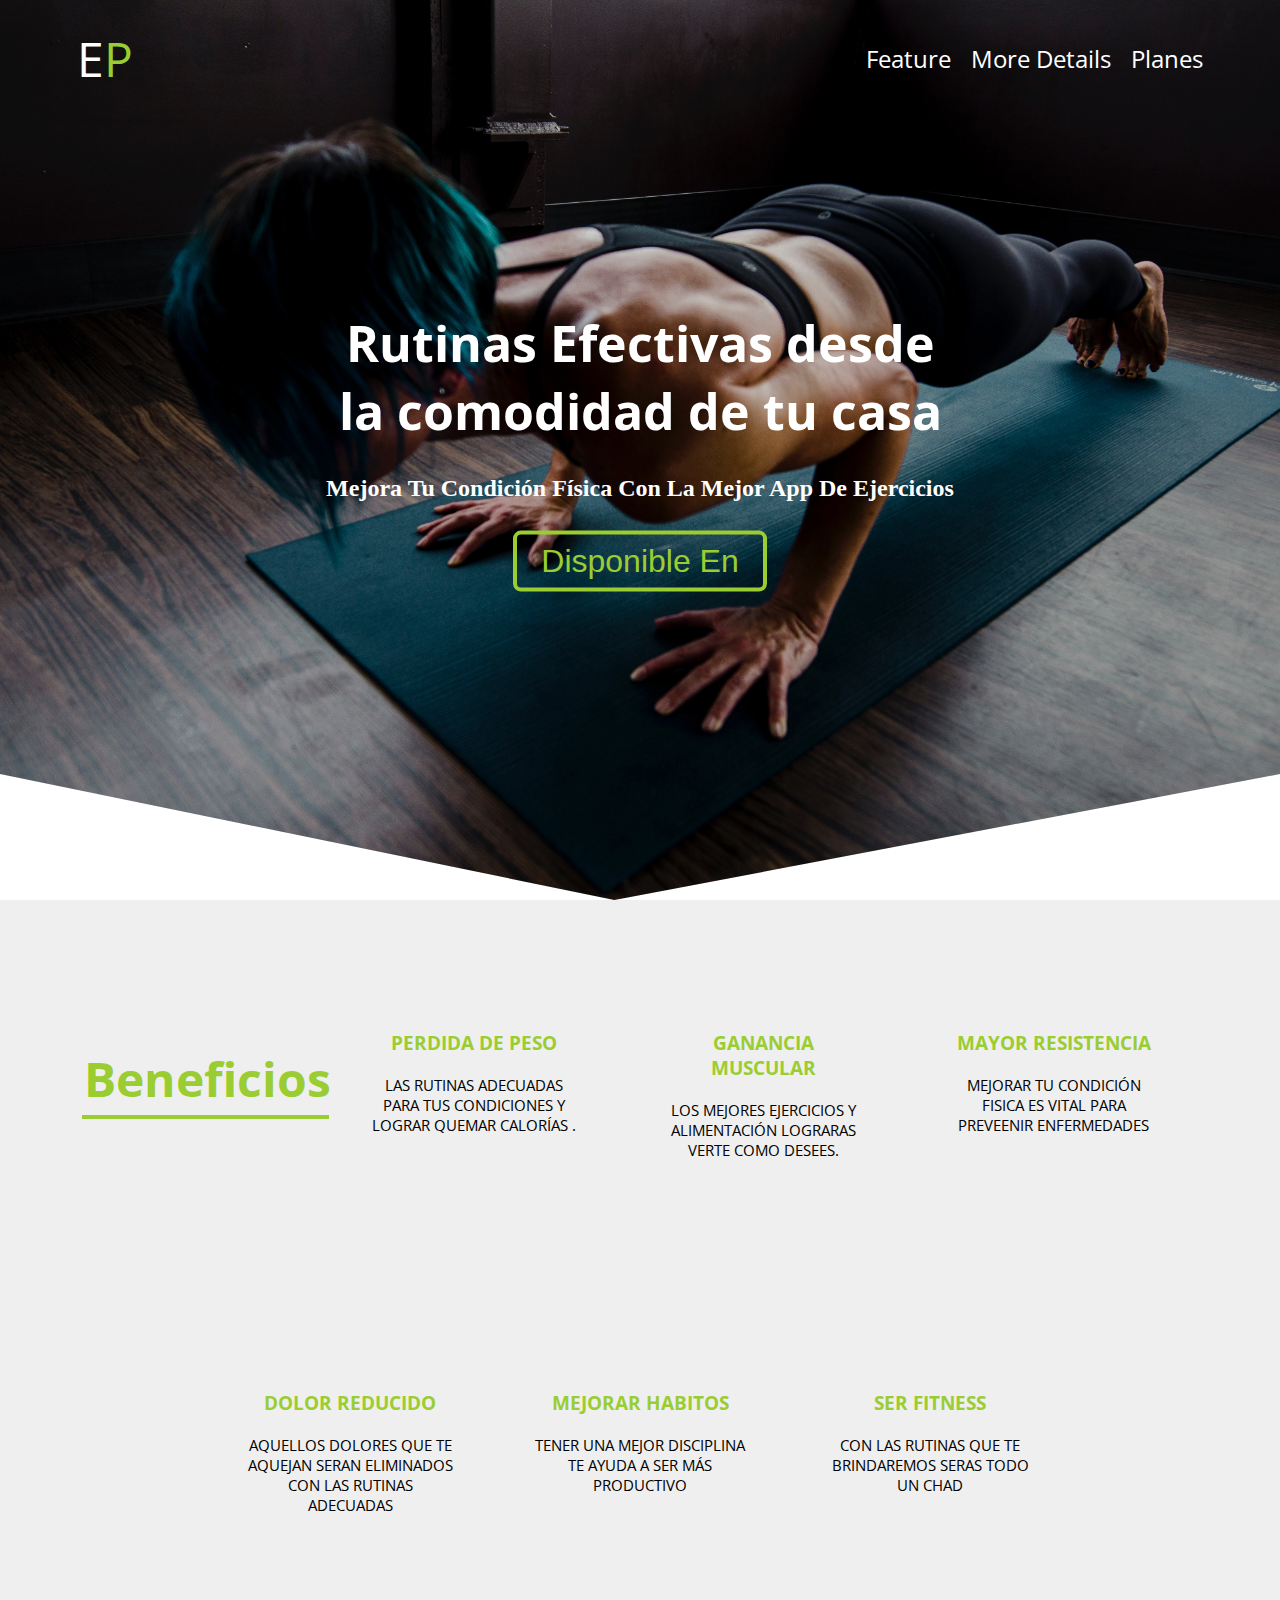
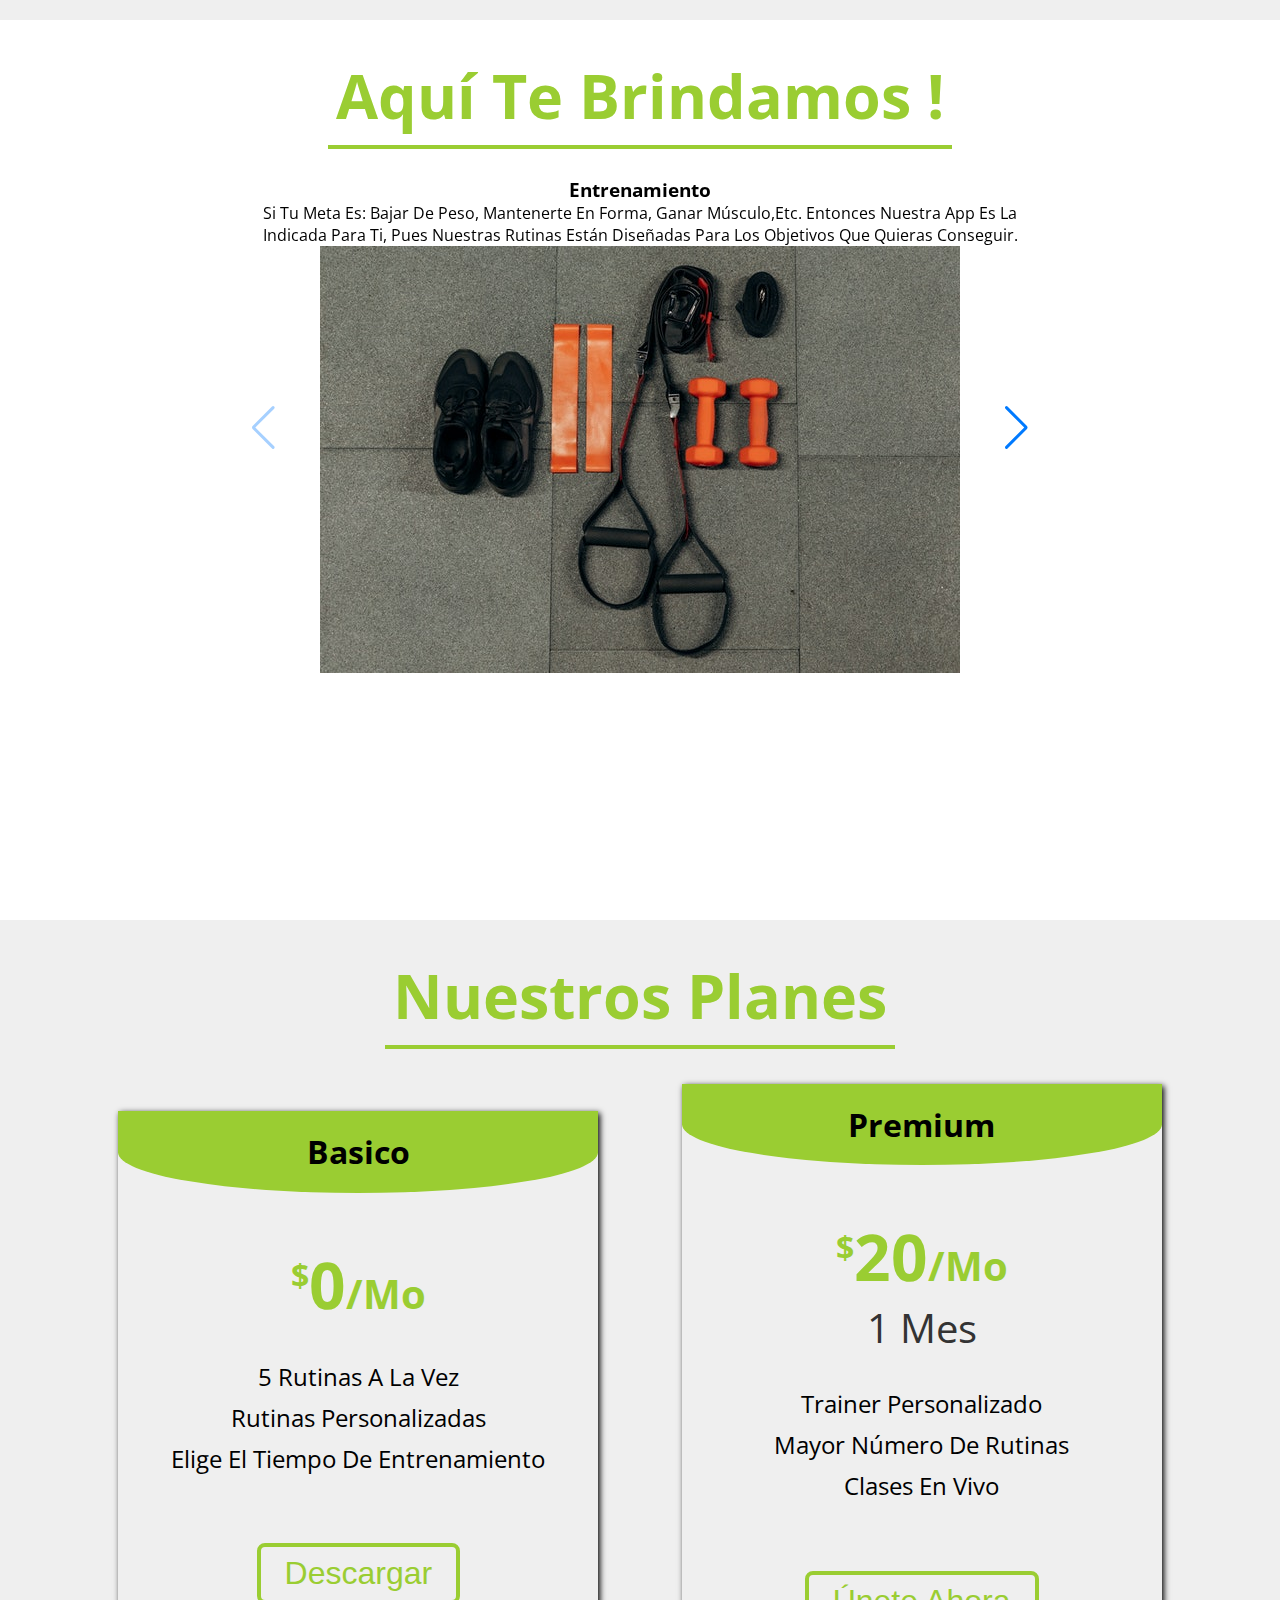
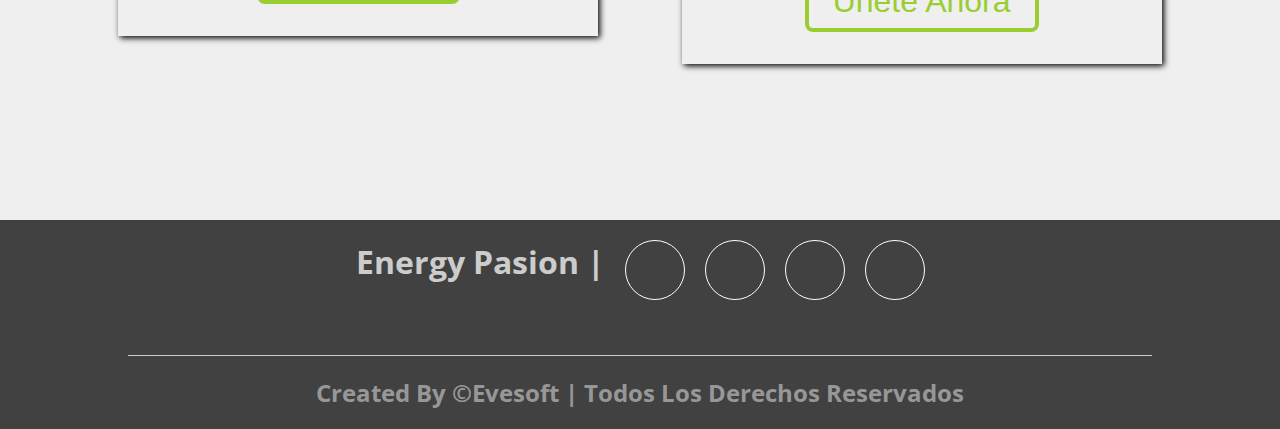
==== INDEX.html @ 28a90c05 "Upload" ====
<!doctype html>
<html lang="en">
<head>
    <meta charset="UTF-8">
    <meta name="viewport"
          content="width=device-width, user-scalable=no, initial-scale=1.0, maximum-scale=1.0, minimum-scale=1.0">
    <meta http-equiv="X-UA-Compatible" content="ie=edge">
    <!-- Link Swiper's CSS -->
    <link rel="stylesheet" href="https://unpkg.com/swiper/swiper-bundle.min.css"/>
    <!-- Google Fonts -->
    <link rel="preconnect" href="https://fonts.googleapis.com">
    <link rel="preconnect" href="https://fonts.gstatic.com" crossorigin>
    <link href="https://fonts.googleapis.com/css2?family=Open+Sans:ital,wght@0,300;0,400;0,500;0,600;0,700;0,800;1,300;1,400;1,500;1,600;1,700;1,800&family=Raleway:ital,wght@1,100&display=swap" rel="stylesheet">
    <!-- Awesone Fonts -->
    <link rel="stylesheet" href="https://pro.fontawesome.com/releases/v5.10.0/css/all.css" integrity="sha384-AYmEC3Yw5cVb3ZcuHtOA93w35dYTsvhLPVnYs9eStHfGJvOvKxVfELGroGkvsg+p" crossorigin="anonymous"/>

    <title>Energy Passion (PE)</title>
    <link rel="stylesheet" href="./css/style.css">

</head>

<body>

<header>
    <nav>
        <div class="logo">E<span>P</span></div>
        <div class="open"><img src="./images/menu.png" alt="menu"></div>
        <ul class="links">
            <li><a href="#1">Feature</a></li>
            <li><a href="#2">More Details</a></li>
            <li><a href="#4">Planes</a></li>
            <div class="close"><img src="./images/close.png" alt="cerrar"></div>
        </ul>
    </nav>
    <div class="content">
        <h1>Rutinas Efectivas desde la comodidad de tu casa</h1>
        <h2>Mejora tu condición física con la mejor app de ejercicios</h2>
        <a href="#2"><button class="btn">Disponible en <i class="fab fa-google-play"></i></button></a>
    </div>
</header>

<main >

    <section class="about" id="1">
        <div><h1>Beneficios</h1></div>

        <div class="card">

            <div class="description">
                <h3>PERDIDA DE PESO</h3>
                <p>LAS RUTINAS ADECUADAS PARA TUS CONDICIONES Y LOGRAR QUEMAR CALORÍAS .</p>
            </div>


        </div>

        <div class="card">

            <div class="description">
                <h3>GANANCIA MUSCULAR</h3>
                <p>LOS MEJORES EJERCICIOS Y ALIMENTACIÓN LOGRARAS VERTE COMO DESEES.</p>
            </div>


        </div>

        <div class="card">

            <div class="description">
                <h3>MAYOR RESISTENCIA</h3>
                <p> MEJORAR TU CONDICIÓN FISICA ES VITAL PARA PREVEENIR ENFERMEDADES</p>
            </div>

        </div>

        <div class="card">

            <div class="description">
                <h3>DOLOR REDUCIDO</h3>
                <p>AQUELLOS DOLORES QUE TE AQUEJAN SERAN ELIMINADOS CON LAS RUTINAS ADECUADAS</p>
            </div>

        </div>

        <div class="card">

            <div class="description">
                <h3>MEJORAR HABITOS</h3>
                <p>tENER UNA MEJOR DISCIPLINA TE AYUDA A SER MÁS PRODUCTIVO</p>
            </div>

        </div>

        <div class="card">

            <div class="description">
                <h3> SER FITNESS</h3>
                <p>CON LAS RUTINAS QUE TE BRINDAREMOS SERAS TODO UN CHAD</p>
            </div>

        </div>

    </section>

    <section class="servicio" id="2">
        <h1>Aquí te brindamos !</h1>
        <div class="swiper mySwiper">
            <div class="swiper-wrapper">
                <div class="swiper-slide">
                    <div class="info">
                        <h3>Entrenamiento</h3>
                        <p>Si tu meta es:
                            bajar de peso,
                            mantenerte en forma,
                            ganar músculo,etc.
                            Entonces nuestra app es la indicada para ti, pues nuestras rutinas están diseñadas para los objetivos que quieras conseguir.</p>
                    </div>
                    <img src="./images/1.jpg" alt="">
                    <br>
                </div>
                <div class="swiper-slide">

                    <div class="info">
                        <h3>Plan de Nutricion</h3>
                        <p>Te brindamos la opción de crear tu plan de nutrición con la ayuda de nuestros entrenadores</p>
                    </div>
                    <img src="./images/2.jpg" alt="">
                    <br>
                </div>
                <div class="swiper-slide">
                    <div class="info">
                        <h3>Trainers</h3>
                        <p>Eres trainer? Obtén ingresos adicionales en tus horas libre con Energy Passion
                            Crea tus propias rutinas de ejercicios y convierte en el mejor trainer.</p>
                    </div>
                    <img src="./images/3.jpg" alt="">
                    <br>
                </div>

            </div>
            <div class="swiper-button-next"></div>
            <div class="swiper-button-prev"></div>
        </div>


    </section>


    <section class="pricing_table" id="4">
        <h1>Nuestros Planes</h1>
        <div class="pricing_card">
            <div class="pricing_box">
                <h2>Basico</h2>
                <h3><sup>$</sup>0<span>/mo</span></h3>
                <ul>
                    <li><i class="fab fa-check"></i>5 rutinas a la vez</li>
                    <li><i class="fab fa-check"></i>Rutinas Personalizadas</li>
                    <li><i class="fab fa-check"></i>Elige el tiempo de entrenamiento</li>
                </ul>
                <button class="btn">Descargar</button>
            </div>

            <div class="pricing_box">
                <h2>Premium</h2>
                <h3><sup>$</sup>20<span>/mo</span></h3>
                <p>1 mes</p>
                <ul>
                    <li><i class="fab fa-check"></i>Trainer Personalizado</li>
                    <li><i class="fab fa-check"></i>Mayor número de rutinas</li>
                    <li><i class="fab fa-check"></i>Clases en vivo</li>
                </ul>
                <button class="btn">Únete Ahora</button>
            </div>

        </div>
    </section>

</main>

<footer>
    <div class="contenedor-footer">
        <div><h1>Energy Pasion | </h1></div>
        <div class="content-foo">
            <a href="" target="_blank">
                <i class="fab fa-facebook"></i>
            </a>
        </div>
        <div class="content-foo">
            <a href="" target="_blank">
                <i class="fab fa-twitter"></i>
            </a>
        </div>
        <div class="content-foo">
            <a href="" target="_blank">
                <i class="fab fa-instagram"></i>
            </a>
        </div>
        <div class="content-foo">
            <a href="" target="_blank">
                <i class="fab fa-google-play"></i>
            </a>
        </div>
    </div>

    <h2 class="titulo-final">Created by &copy;Evesoft | Todos los derechos reservados</h2>
</footer>

<!-- Javascript -->
<!-- Swiper JS -->
<script src="https://unpkg.com/swiper/swiper-bundle.min.js"></script>

<script>
    var mainMenu = document.querySelector('.links');
    var openMenu = document.querySelector('.open')
    var closeMenu = document.querySelector('.close')

    function show(){
        mainMenu.style.display = 'flex'
        mainMenu.style.right = '0'
    }
    function close(){
        mainMenu.style.right = '-60%'
    }

    openMenu.addEventListener('click', show)
    closeMenu.addEventListener('click', close)

    <!-- Initialize Swiper -->
    var swiper = new Swiper(".mySwiper", {
        navigation: {
            nextEl: ".swiper-button-next",
            prevEl: ".swiper-button-prev",
        },
    });
</script>

</body>

</html>
---- css/style.css ----
*{
    box-sizing: border-box;
    margin: 0;
    padding: 0;
    list-style-type: none;
    text-decoration: none;
    text-transform: capitalize;
    transition: all 0.3s linear;
    outline: none;
}
*::selection{
    background-color: yellowgreen;
    color: #fff;
}
:root{
    scroll-behavior: smooth;
}
body {
    font-family: 'Open Sans', sans-serif;
}

/* Header */
header{
    width: 100%;
    height: 100vh;
    background-image: linear-gradient(rgba(0,0,0,0.1),rgba(0,0,0,0.1)),
    url(../images/background.jpg);
    background-position: center;
    background-size: cover;
    clip-path: polygon(100% 0, 100% 86%, 48% 100%, 0 86%, 0 0);
}
nav{
    padding: 2% 6%;
    display: flex;
    justify-content: space-between;
    align-items: center;
    color: #fff;
}
nav .logo{
    font-size: 3rem;
    cursor: pointer;
}
nav .logo span{
    color: yellowgreen;
}
nav .links{
    padding-left: 0;
}
nav .links li{
    display: inline-block;
    margin-left: 1rem;
    font-size: 1.5rem;
}
nav .links li a{
    color: #fff;
}
.links .active{
    color: yellowgreen;
}
nav .links li a:hover{
    color: yellowgreen;
}
header .content{
    position: absolute;
    top: 50%;
    left: 50%;
    transform: translate(-50%, -50%);
    text-align: center;
}
header .content h1{
    font-size: 50px;
    text-transform: none;
    color: white;
}
header .content h2{
    margin-top: 30px ;
    font-family: "Times New Roman";
    color: white;
}
.btn{
    padding: 0.5rem 1.5rem;
    background-color: transparent;
    border: 0.3rem solid yellowgreen;
    color: yellowgreen;
    margin-top: 1.8rem;
    cursor:pointer;
    border-radius: 0.5rem;
    font-size: 2rem;
}
.btn:hover{
    background-color: yellowgreen;
    color: #fff;
}
nav .open,.close{
    font-size: 1.8rem;
    cursor: pointer;
    color: yellowgreen;
    display: none;
}
nav .open img{
    width: 30px;
    height: 30px;
}
nav .links .close img{
    width: 30px;
    height: 30px;
}
/* MAIN */
main .about{
    display: flex;
    align-items: center;
    justify-content: center;
    min-height: 80vh;
    background: #efefef;
    flex-wrap: wrap;
}

main .about div h1{
    font-size: 3rem;
    padding: 2% 1%;
    color: yellowgreen;
    border-bottom: .3rem solid yellowgreen;
}
.card{
    position: relative;
    width: 250px;
    height: 180px;
    background: transparent;
    border-radius: 5px;
    overflow: hidden;
    transition: .5s;
    margin: 15px 20px;
}
.card:hover{
    box-shadow: 0 5px 15px rgb(154, 205, 50);
    transform: translateY(-15px);
}
.card .head{
    height: 90px;
    width: 100%;
    position: relative;
}

.card .description{
    height: 100px;
    padding: 40px 20px 20px 20px;
    text-align: center;
}
.card .description h3{
    color: yellowgreen;
}
.card .description h5{
    color: black;
}
.card .description p{
    margin-top: 20px;
    font-size: 15px;
}
/* Servicio */
.servicio{
    min-height: 100vh;
    text-align: center;
    padding: 2% 6%;
}
.servicio h1{
    font-size: 3.8rem;
    padding: 0.5rem;
    display: inline-block;
    color: yellowgreen;
    border-bottom: .3rem solid yellowgreen;
    margin-bottom: 1.8rem;
}
.servicio .container{
    position: relative;
    display: flex;
    justify-content: center;
    align-items: center;
    text-align: center;
    flex-wrap: wrap;
}
.servicio .container .box{
    width: 31rem;
    height: 31rem;
    margin: .5rem;
    position:relative;
    overflow: hidden;
}
.servicio .container .box img{
    width: 100%;
    height: 100%;
    object-fit: cover;
}
.servicio .container .box .info{
    position: absolute;
    top: 50%;
    left: 50%;
    transform: translate(-50%, -50%) scale(0);
    transform-origin: bottom;
    width: 100%;
    height: 100%;
    background-color: rgba(0, 0, 0, 0.7);
    display: flex;
    justify-content: center;
    align-items: center;
    flex-direction: column;
}
.swiper{
    width: 800px;
    align-items: center;
}
/* Plan */
.pricing_table{
    min-height: 100vh;
    padding: 2% 6%;
    text-align: center;
    background-color: #efefef;
}
.pricing_table h1{
    font-size: 3.8rem;
    padding: 0.5rem;
    display: inline-block;
    color: yellowgreen;
    border-bottom: .3rem solid yellowgreen;
    margin-bottom: 2.2rem;
}
.pricing_table .pricing_card{
    display: flex;
    justify-content: space-around;
    align-items: center;
    flex-wrap: wrap;
    text-align: center;
}
.pricing_card .pricing_box{
    width: 30rem;
    box-shadow: 2px 2px 6px #000;
    margin-bottom: 4rem;
}
.pricing_card .pricing_box:hover{
    transform: translateY(-30px);
}
.pricing_box h2{
    font-size: 2rem;
    margin-bottom: 3rem;
    background-color: yellowgreen;
    padding: 1.2rem;
    border-bottom-left-radius: 50%;
    border-bottom-right-radius: 50%;
}
.pricing_box h3{
    margin-top: 2rem;
    font-size: 4rem;
    color: yellowgreen;
}
.pricing_box h3 sup{
    font-size: 2rem;
}
.pricing_box h3 span{
    font-size: 2.5rem;
}
.pricing_box p{
    font-size: 2.5rem;
     color: #333;
}
.pricing_box ul{
    padding: 2rem;
}
.pricing_box ul li{
    margin-bottom: 0.5rem;
    font-size: 1.5rem;
}
.pricing_box .btn{
    margin-bottom: 2rem;
}
/* Footer */
footer{
    background: #414141;
    padding: 20px 0 20px 0;
    margin: auto;
    overflow: hidden;
}

.contenedor-footer{
    display: flex;
    width: 80%;
    justify-content: center;
    margin: auto;
    padding-bottom: 50px;
    border-bottom: 1px solid #ccc;
}
.contenedor-footer h1{
    text-align: center;
    color:#ccc ;
}

.content-foo{
    text-align: center;
}

.content-foo h4{
    color: #fff;
    border-bottom: 3px solid yellowgreen;
    padding-bottom: 5px;
    margin-bottom: 10px;
}

.content-foo p{
    color: #ccc;
}

.content-foo a{
    color: #fff;
    text-decoration: none;
    border-radius: 50%;
    border: 1px solid #fff;
    display: inline-block;
    width: 60px;
    height: 60px;
    margin-left: 20px;
    text-align: center;

}

.content-foo > a:hover{
    background: #fff;
    color: yellowgreen;
    text-decoration: none;
}

.content-foo i{
    font-size: 30px;
    line-height: 60px;
}
.titulo-final{
    text-align: center;
    font-size: 24px;
    margin: 20px 0 0 0;
    color: #979797;
}
@media (max-width: 750px){
    nav .links{
        height: 25rem;
        width: 60%;
        position: fixed;
        top: 0;
        right: 0;
        border-radius: 1.2rem;
        background-color: #fff;
        display: none;
        justify-content: center;
        align-items: center;
        flex-direction: column;
        z-index: 9999;
    }
    nav .links li{
        font-size: 1.8rem;
        margin: 0.5rem;
    }
    nav .links li a{
        color: #000;
    }
    nav .open,nav .links .close{
        display: block;
        position: absolute;
        top: 1.8rem;
        right: 1.8rem;

    }
    header .content h1{
        font-size: 3rem;
    }
    main .about div h1{
        font-size: 2.1rem;
    }
    .servicio .swiper{
        width: 100vh;
    }
    .servicio h1{
        font-size: 2.1rem;
    }
    .trainers h1{
        font-size: 2.1rem;
    }
    .pricing_table h1{
        font-size: 2.1rem;
    }
}
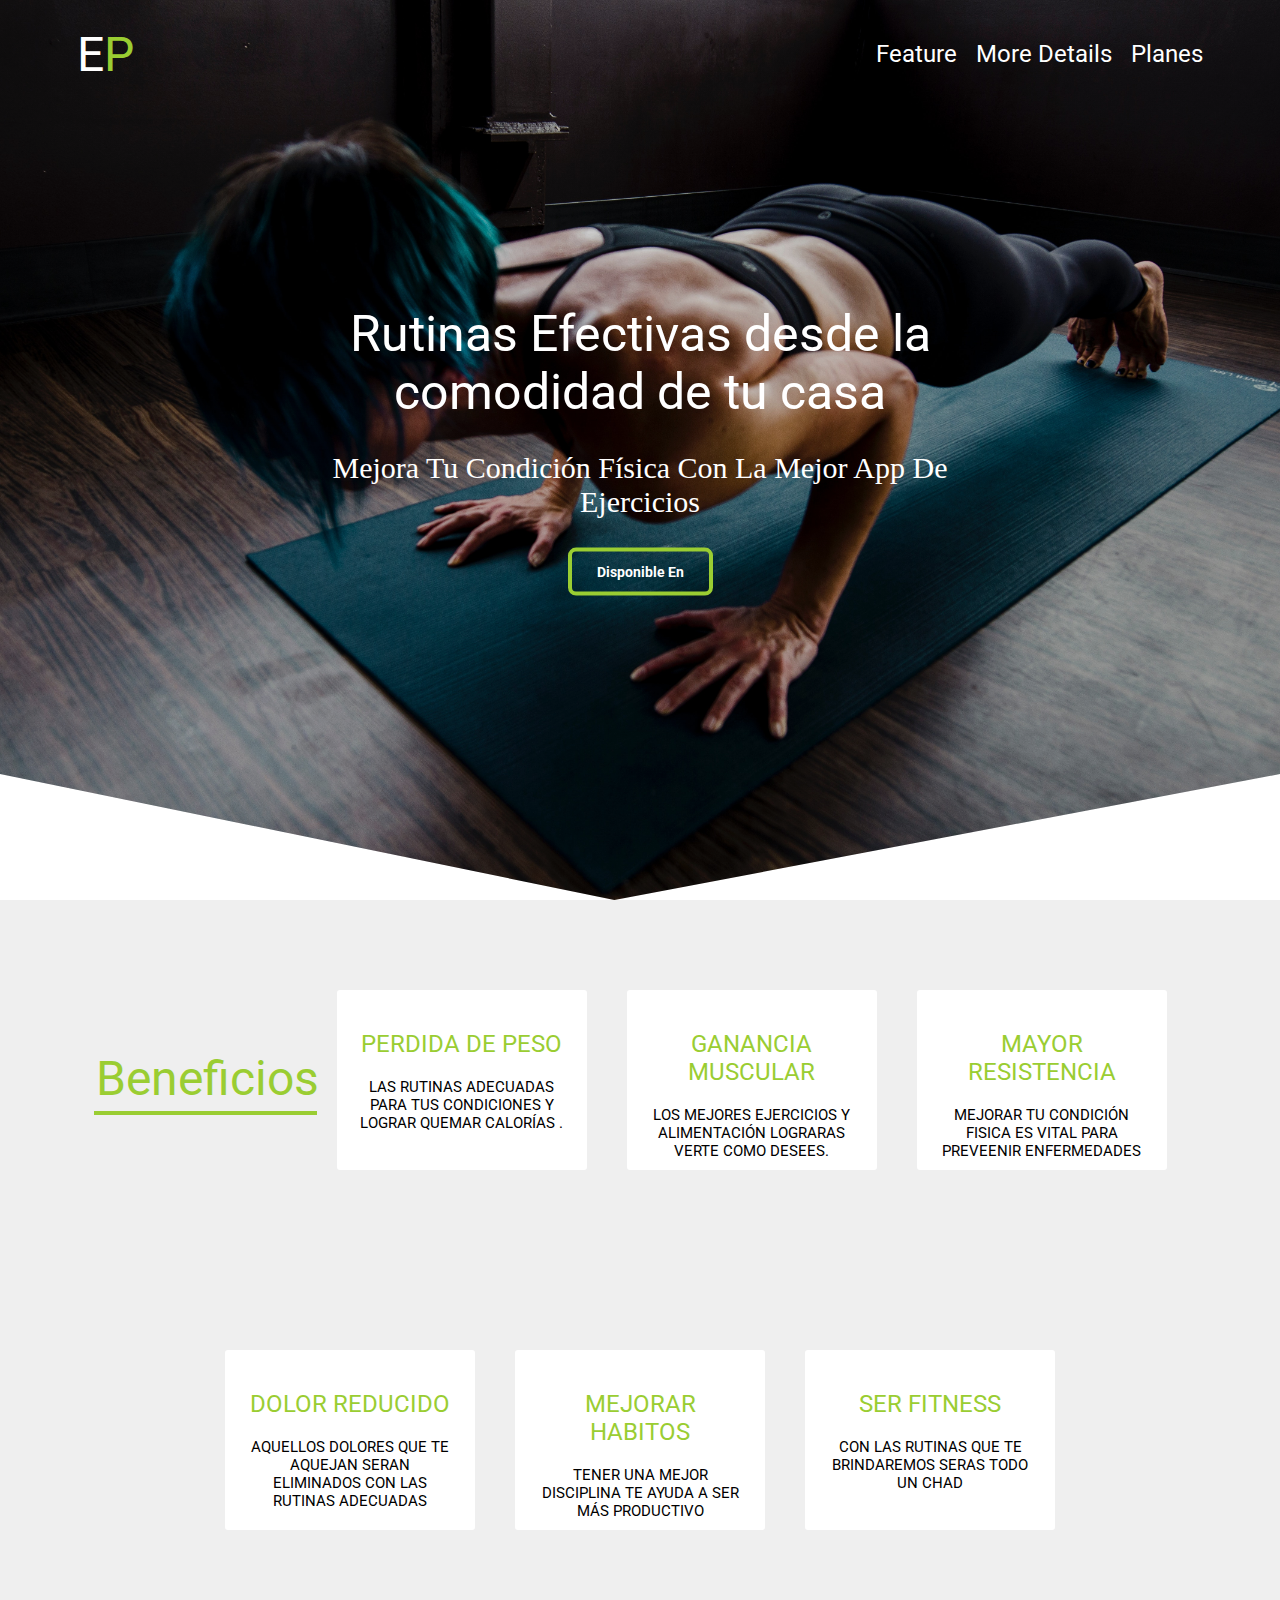
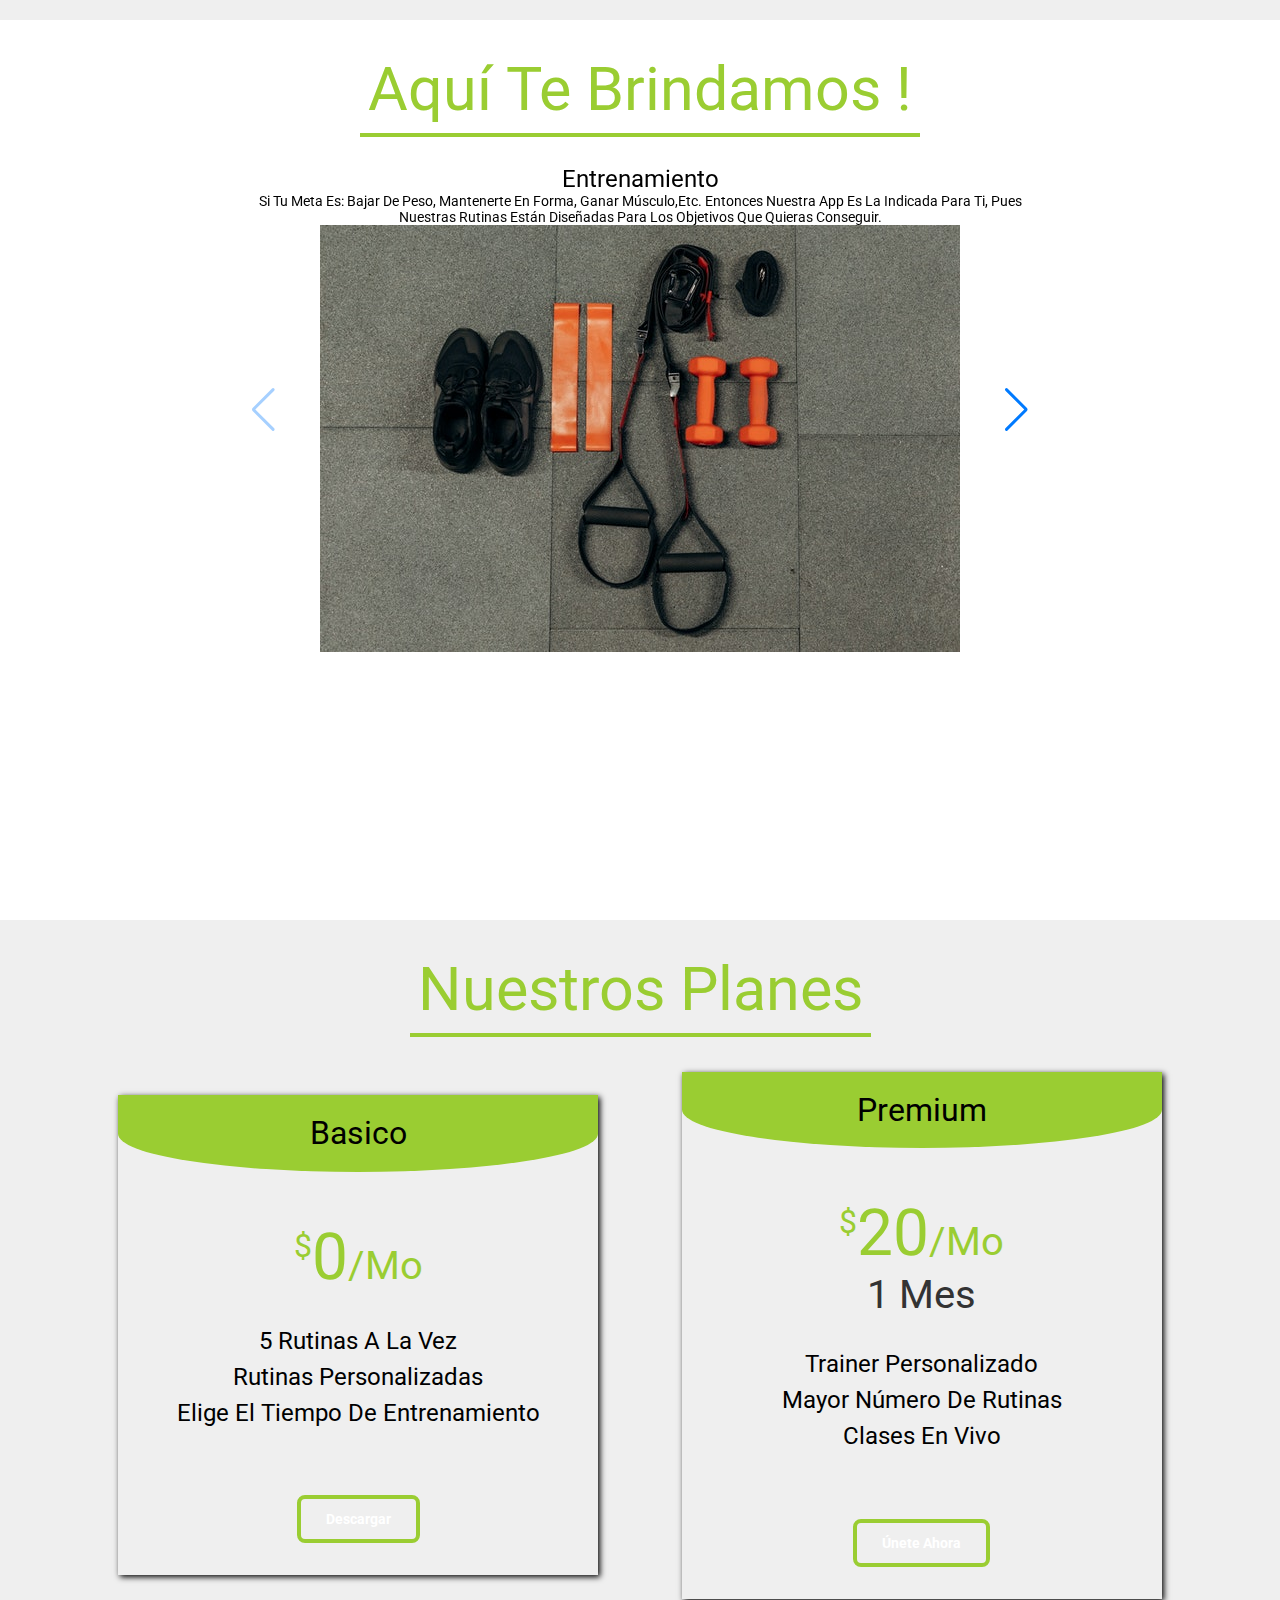
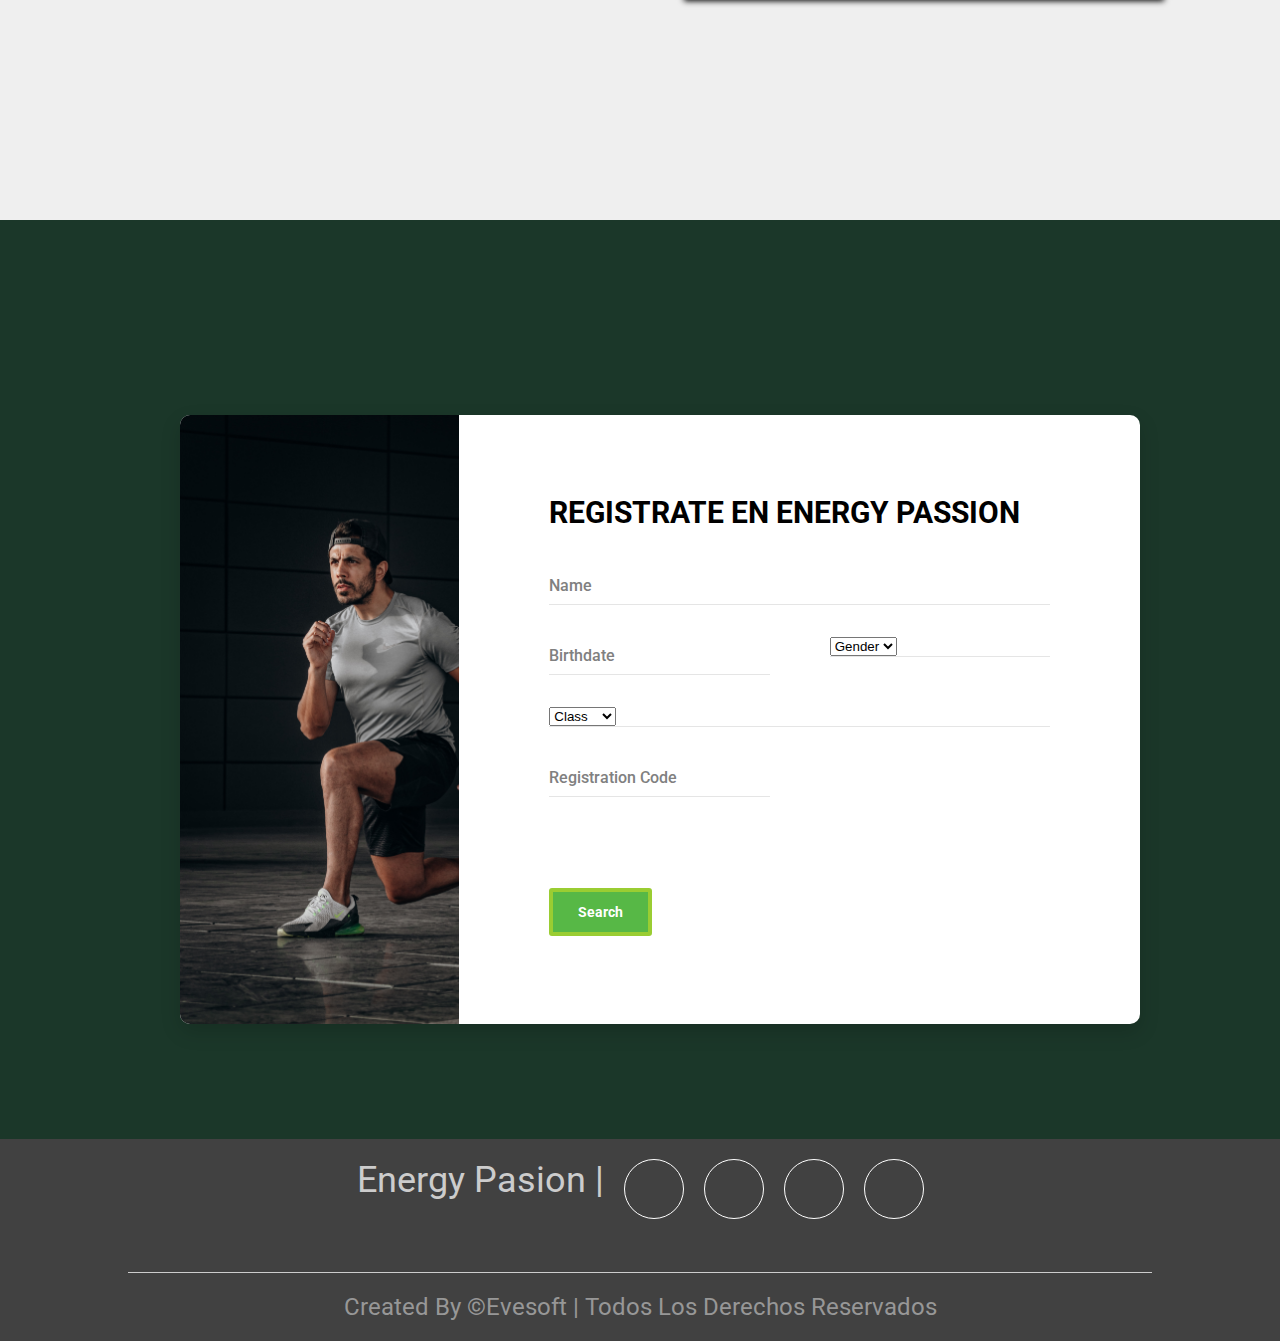
==== commit 502872ce: "agregar formulario de registro" ====
--- a/INDEX.html
+++ b/INDEX.html
@@ -2,20 +2,29 @@
 <html lang="en">
 <head>
     <meta charset="UTF-8">
-    <meta name="viewport"
-          content="width=device-width, user-scalable=no, initial-scale=1.0, maximum-scale=1.0, minimum-scale=1.0">
+    <meta name="viewport" content="width=device-width, user-scalable=no, initial-scale=1.0, maximum-scale=1.0, minimum-scale=1.0">
     <meta http-equiv="X-UA-Compatible" content="ie=edge">
+    <meta charset="UTF-8">
+    <meta name="viewport" content="width=device-width, initial-scale=1, shrink-to-fit=no">
+    <meta name="description" content="Colorlib Templates">
+    <meta name="author" content="Colorlib">
+    <meta name="keywords" content="Colorlib Templates">
     <!-- Link Swiper's CSS -->
     <link rel="stylesheet" href="https://unpkg.com/swiper/swiper-bundle.min.css"/>
+    <!-- Icons font CSS-->
+    <link href="vendor/mdi-font/css/material-design-iconic-font.min.css" rel="stylesheet" media="all">
+    <link href="vendor/font-awesome-4.7/css/font-awesome.min.css" rel="stylesheet" media="all">
     <!-- Google Fonts -->
     <link rel="preconnect" href="https://fonts.googleapis.com">
     <link rel="preconnect" href="https://fonts.gstatic.com" crossorigin>
+    <link href="https://fonts.googleapis.com/css?family=Roboto:100,100i,300,300i,400,400i,500,500i,700,700i,900,900i" rel="stylesheet">
     <link href="https://fonts.googleapis.com/css2?family=Open+Sans:ital,wght@0,300;0,400;0,500;0,600;0,700;0,800;1,300;1,400;1,500;1,600;1,700;1,800&family=Raleway:ital,wght@1,100&display=swap" rel="stylesheet">
     <!-- Awesone Fonts -->
     <link rel="stylesheet" href="https://pro.fontawesome.com/releases/v5.10.0/css/all.css" integrity="sha384-AYmEC3Yw5cVb3ZcuHtOA93w35dYTsvhLPVnYs9eStHfGJvOvKxVfELGroGkvsg+p" crossorigin="anonymous"/>
 
     <title>Energy Passion (PE)</title>
     <link rel="stylesheet" href="./css/style.css">
+    <link href="./css/main.css" rel="stylesheet" media="all">
 
 </head>
 
@@ -177,6 +186,73 @@
 
 </main>
 
+<!--- -->
+<div class="page-wrapper bg-red p-t-180 p-b-100 font-robo">
+    <div class="wrapper wrapper--w960">
+        <div class="card card-2">
+            <div class="card-heading"></div>
+            <div class="card-body">
+                <h2 class="title">Registrate en Energy Passion</h2>
+                <form method="POST">
+                    <div class="input-group">
+                        <input class="input--style-2" type="text" placeholder="Name" name="name">
+                    </div>
+                    <div class="row row-space">
+                        <div class="col-2">
+                            <div class="input-group">
+                                <input class="input--style-2 js-datepicker" type="text" placeholder="Birthdate" name="birthday">
+                                <i class="zmdi zmdi-calendar-note input-icon js-btn-calendar"></i>
+                            </div>
+                        </div>
+                        <div class="col-2">
+                            <div class="input-group">
+                                <div class="rs-select2 js-select-simple select--no-search">
+                                    <select name="gender">
+                                        <option disabled="disabled" selected="selected">Gender</option>
+                                        <option>Male</option>
+                                        <option>Female</option>
+                                        <option>Other</option>
+                                    </select>
+                                    <div class="select-dropdown"></div>
+                                </div>
+                            </div>
+                        </div>
+                    </div>
+                    <div class="input-group">
+                        <div class="rs-select2 js-select-simple select--no-search">
+                            <select name="class">
+                                <option disabled="disabled" selected="selected">Class</option>
+                                <option>Class 1</option>
+                                <option>Class 2</option>
+                                <option>Class 3</option>
+                            </select>
+                            <div class="select-dropdown"></div>
+                        </div>
+                    </div>
+                    <div class="row row-space">
+                        <div class="col-2">
+                            <div class="input-group">
+                                <input class="input--style-2" type="text" placeholder="Registration Code" name="res_code">
+                            </div>
+                        </div>
+                    </div>
+                    <div class="p-t-30">
+                        <button class="btn btn--radius btn--green" type="submit">Search</button>
+                    </div>
+                </form>
+            </div>
+        </div>
+    </div>
+</div>
+
+
+<!-- -->
+
+
+
+
+
+
 <footer>
     <div class="contenedor-footer">
         <div><h1>Energy Pasion | </h1></div>
@@ -205,6 +281,19 @@
     <h2 class="titulo-final">Created by &copy;Evesoft | Todos los derechos reservados</h2>
 </footer>
 
+
+
+
+
+
+
+
+
+
+
+
+
+
 <!-- Javascript -->
 <!-- Swiper JS -->
 <script src="https://unpkg.com/swiper/swiper-bundle.min.js"></script>
@@ -225,7 +314,7 @@
     openMenu.addEventListener('click', show)
     closeMenu.addEventListener('click', close)
 
-    <!-- Initialize Swiper -->
+    //<!-- Initialize Swiper -->
     var swiper = new Swiper(".mySwiper", {
         navigation: {
             nextEl: ".swiper-button-next",
--- a/css/style.css
+++ b/css/style.css
@@ -385,3 +385,12 @@
     }
 }
 
+@media (min-width: 1025px) {
+    .h-custom {
+    height: 100vh !important;
+    }
+    }
+
+
+
+  --- a/css/main.css
+++ b/css/main.css
@@ -0,0 +1,499 @@
+/* ==========================================================================
+   #FONT
+   ========================================================================== */
+   .font-robo {
+    font-family: "Roboto", "Arial", "Helvetica Neue", sans-serif;
+  }
+  
+  /* ==========================================================================
+     #GRID
+     ========================================================================== */
+  .row {
+    display: -webkit-box;
+    display: -webkit-flex;
+    display: -moz-box;
+    display: -ms-flexbox;
+    display: flex;
+    -webkit-flex-wrap: wrap;
+    -ms-flex-wrap: wrap;
+    flex-wrap: wrap;
+  }
+  
+  .row-space {
+    -webkit-box-pack: justify;
+    -webkit-justify-content: space-between;
+    -moz-box-pack: justify;
+    -ms-flex-pack: justify;
+    justify-content: space-between;
+  }
+  
+  .col-2 {
+    width: -webkit-calc((100% - 60px) / 2);
+    width: -moz-calc((100% - 60px) / 2);
+    width: calc((100% - 60px) / 2);
+  }
+  
+  @media (max-width: 767px) {
+    .col-2 {
+      width: 100%;
+    }
+  }
+  
+  /* ==========================================================================
+     #BOX-SIZING
+     ========================================================================== */
+  /**
+   * More sensible default box-sizing:
+   * css-tricks.com/inheriting-box-sizing-probably-slightly-better-best-practice
+   */
+  html {
+    -webkit-box-sizing: border-box;
+    -moz-box-sizing: border-box;
+    box-sizing: border-box;
+  }
+  
+  * {
+    padding: 0;
+    margin: 0;
+  }
+  
+  *, *:before, *:after {
+    -webkit-box-sizing: inherit;
+    -moz-box-sizing: inherit;
+    box-sizing: inherit;
+  }
+  
+  /* ==========================================================================
+     #RESET
+     ========================================================================== */
+  /**
+   * A very simple reset that sits on top of Normalize.css.
+   */
+  body,
+  h1, h2, h3, h4, h5, h6,
+  blockquote, p, pre,
+  dl, dd, ol, ul,
+  figure,
+  hr,
+  fieldset, legend {
+    margin: 0;
+    padding: 0;
+  }
+  
+  /**
+   * Remove trailing margins from nested lists.
+   */
+  li > ol,
+  li > ul {
+    margin-bottom: 0;
+  }
+  
+  /**
+   * Remove default table spacing.
+   */
+  table {
+    border-collapse: collapse;
+    border-spacing: 0;
+  }
+  
+  /**
+   * 1. Reset Chrome and Firefox behaviour which sets a `min-width: min-content;`
+   *    on fieldsets.
+   */
+  fieldset {
+    min-width: 0;
+    /* [1] */
+    border: 0;
+  }
+  
+  button {
+    outline: none;
+    background: none;
+    border: none;
+  }
+  
+  /* ==========================================================================
+     #PAGE WRAPPER
+     ========================================================================== */
+  .page-wrapper {
+    min-height: 100vh;
+  }
+  
+  body {
+    font-family: "Roboto", "Arial", "Helvetica Neue", sans-serif;
+    font-weight: 400;
+    font-size: 14px;
+  }
+  
+  h1, h2, h3, h4, h5, h6 {
+    font-weight: 400;
+  }
+  
+  h1 {
+    font-size: 36px;
+  }
+  
+  h2 {
+    font-size: 30px;
+  }
+  
+  h3 {
+    font-size: 24px;
+  }
+  
+  h4 {
+    font-size: 18px;
+  }
+  
+  h5 {
+    font-size: 15px;
+  }
+  
+  h6 {
+    font-size: 13px;
+  }
+  
+  /* ==========================================================================
+     #BACKGROUND
+     ========================================================================== */
+  .bg-blue {
+    background: #151b24;
+  }
+  
+  .bg-red {
+    background: #1b3729;
+  }
+  
+  /* ==========================================================================
+     #SPACING
+     ========================================================================== */
+  .p-t-100 {
+    padding-top: 100px;
+  }
+  
+  .p-t-180 {
+    padding-top: 180px;
+  }
+  
+  .p-t-20 {
+    padding-top: 20px;
+  }
+  
+  .p-t-30 {
+    padding-top: 30px;
+  }
+  
+  .p-b-100 {
+    padding-bottom: 100px;
+  }
+  
+  /* ==========================================================================
+     #WRAPPER
+     ========================================================================== */
+  .wrapper {
+    margin: 0 auto;
+  }
+  
+  .wrapper--w960 {
+    max-width: 960px;
+  }
+  
+  .wrapper--w680 {
+    max-width: 680px;
+  }
+  
+  /* ==========================================================================
+     #BUTTON
+     ========================================================================== */
+  .btn {
+    line-height: 40px;
+    display: inline-block;
+    padding: 0 25px;
+    cursor: pointer;
+    color: #fff;
+    font-family: "Roboto", "Arial", "Helvetica Neue", sans-serif;
+    -webkit-transition: all 0.4s ease;
+    -o-transition: all 0.4s ease;
+    -moz-transition: all 0.4s ease;
+    transition: all 0.4s ease;
+    font-size: 14px;
+    font-weight: 700;
+  }
+  
+  .btn--radius {
+    -webkit-border-radius: 3px;
+    -moz-border-radius: 3px;
+    border-radius: 3px;
+  }
+  
+  .btn--green {
+    background: #57b846;
+  }
+  
+  .btn--green:hover {
+    background: #4dae3c;
+  }
+  
+  /* ==========================================================================
+     #DATE PICKER
+     ========================================================================== */
+  td.active {
+    background-color: #2c6ed5;
+  }
+  
+  input[type="date" i] {
+    padding: 14px;
+  }
+  
+  .table-condensed td, .table-condensed th {
+    font-size: 14px;
+    font-family: "Roboto", "Arial", "Helvetica Neue", sans-serif;
+    font-weight: 400;
+  }
+  
+  .daterangepicker td {
+    width: 40px;
+    height: 30px;
+  }
+  
+  .daterangepicker {
+    border: none;
+    -webkit-box-shadow: 0px 8px 20px 0px rgba(0, 0, 0, 0.15);
+    -moz-box-shadow: 0px 8px 20px 0px rgba(0, 0, 0, 0.15);
+    box-shadow: 0px 8px 20px 0px rgba(0, 0, 0, 0.15);
+    display: none;
+    border: 1px solid #e0e0e0;
+    margin-top: 5px;
+  }
+  
+  .daterangepicker::after, .daterangepicker::before {
+    display: none;
+  }
+  
+  .daterangepicker thead tr th {
+    padding: 10px 0;
+  }
+  
+  .daterangepicker .table-condensed th select {
+    border: 1px solid #ccc;
+    -webkit-border-radius: 3px;
+    -moz-border-radius: 3px;
+    border-radius: 3px;
+    font-size: 14px;
+    padding: 5px;
+    outline: none;
+  }
+  
+  /* ==========================================================================
+     #FORM
+     ========================================================================== */
+  input {
+    outline: none;
+    margin: 0;
+    border: none;
+    -webkit-box-shadow: none;
+    -moz-box-shadow: none;
+    box-shadow: none;
+    width: 100%;
+    font-size: 14px;
+    font-family: inherit;
+  }
+  
+  /* input group 1 */
+  /* end input group 1 */
+  .input-group {
+    position: relative;
+    margin-bottom: 32px;
+    border-bottom: 1px solid #e5e5e5;
+  }
+  
+  .input-icon {
+    position: absolute;
+    font-size: 18px;
+    color: #ccc;
+    right: 8px;
+    top: 50%;
+    -webkit-transform: translateY(-50%);
+    -moz-transform: translateY(-50%);
+    -ms-transform: translateY(-50%);
+    -o-transform: translateY(-50%);
+    transform: translateY(-50%);
+    cursor: pointer;
+  }
+  
+  .input--style-2 {
+    padding: 9px 0;
+    color: #666;
+    font-size: 16px;
+    font-weight: 500;
+  }
+  
+  .input--style-2::-webkit-input-placeholder {
+    /* WebKit, Blink, Edge */
+    color: #808080;
+  }
+  
+  .input--style-2:-moz-placeholder {
+    /* Mozilla Firefox 4 to 18 */
+    color: #808080;
+    opacity: 1;
+  }
+  
+  .input--style-2::-moz-placeholder {
+    /* Mozilla Firefox 19+ */
+    color: #914b4b;
+    opacity: 1;
+  }
+  
+  .input--style-2:-ms-input-placeholder {
+    /* Internet Explorer 10-11 */
+    color: #808080;
+  }
+  
+  .input--style-2:-ms-input-placeholder {
+    /* Microsoft Edge */
+    color: #808080;
+  }
+  
+  /* ==========================================================================
+     #SELECT2
+     ========================================================================== */
+  .select--no-search .select2-search {
+    display: none !important;
+  }
+  
+  .rs-select2 .select2-container {
+    width: 100% !important;
+    outline: none;
+  }
+  
+  .rs-select2 .select2-container .select2-selection--single {
+    outline: none;
+    border: none;
+    height: 36px;
+  }
+  
+  .rs-select2 .select2-container .select2-selection--single .select2-selection__rendered {
+    line-height: 36px;
+    padding-left: 0;
+    color: #808080;
+    font-size: 16px;
+    font-family: inherit;
+    font-weight: 500;
+  }
+  
+  .rs-select2 .select2-container .select2-selection--single .select2-selection__arrow {
+    height: 34px;
+    right: 4px;
+    display: -webkit-box;
+    display: -webkit-flex;
+    display: -moz-box;
+    display: -ms-flexbox;
+    display: flex;
+    -webkit-box-pack: center;
+    -webkit-justify-content: center;
+    -moz-box-pack: center;
+    -ms-flex-pack: center;
+    justify-content: center;
+    -webkit-box-align: center;
+    -webkit-align-items: center;
+    -moz-box-align: center;
+    -ms-flex-align: center;
+    align-items: center;
+  }
+  
+  .rs-select2 .select2-container .select2-selection--single .select2-selection__arrow b {
+    display: none;
+  }
+  
+  .rs-select2 .select2-container .select2-selection--single .select2-selection__arrow:after {
+    font-family: "Material-Design-Iconic-Font";
+    content: '\f2f9';
+    font-size: 18px;
+    color: #ccc;
+    -webkit-transition: all 0.4s ease;
+    -o-transition: all 0.4s ease;
+    -moz-transition: all 0.4s ease;
+    transition: all 0.4s ease;
+  }
+  
+  .rs-select2 .select2-container.select2-container--open .select2-selection--single .select2-selection__arrow::after {
+    -webkit-transform: rotate(-180deg);
+    -moz-transform: rotate(-180deg);
+    -ms-transform: rotate(-180deg);
+    -o-transform: rotate(-180deg);
+    transform: rotate(-180deg);
+  }
+  
+  .select2-container--open .select2-dropdown--below {
+    border: none;
+    -webkit-border-radius: 3px;
+    -moz-border-radius: 3px;
+    border-radius: 3px;
+    -webkit-box-shadow: 0px 8px 20px 0px rgba(0, 0, 0, 0.15);
+    -moz-box-shadow: 0px 8px 20px 0px rgba(0, 0, 0, 0.15);
+    box-shadow: 0px 8px 20px 0px rgba(0, 0, 0, 0.15);
+    border: 1px solid #e0e0e0;
+    margin-top: 5px;
+    overflow: hidden;
+  }
+  
+  /* ==========================================================================
+     #TITLE
+     ========================================================================== */
+  
+  .title {
+    text-transform: uppercase;
+    font-weight: 700;
+    margin-bottom: 37px;
+  }
+  
+  /* ==========================================================================
+     #CARD
+     ========================================================================== */
+  .card {
+    overflow: hidden;
+    -webkit-border-radius: 3px;
+    -moz-border-radius: 3px;
+    border-radius: 3px;
+    background: #fff;
+  }
+  
+  .card-2 {
+    -webkit-box-shadow: 0px 8px 20px 0px rgba(0, 0, 0, 0.15);
+    -moz-box-shadow: 0px 8px 20px 0px rgba(0, 0, 0, 0.15);
+    box-shadow: 0px 8px 20px 0px rgba(0, 0, 0, 0.15);
+    -webkit-border-radius: 10px;
+    -moz-border-radius: 10px;
+    border-radius: 10px;
+    width: 100%;
+    display: table;
+  }
+  
+  .card-2 .card-heading {
+    background: url("../images/bg-heading-02.jpg") top left/cover no-repeat;
+    width: 29.1%;
+    display: table-cell;
+  }
+  
+  .card-2 .card-body {
+    display: table-cell;
+    padding: 80px 90px;
+    padding-bottom: 88px;
+  }
+  
+  @media (max-width: 767px) {
+    .card-2 {
+      display: block;
+    }
+    .card-2 .card-heading {
+      width: 100%;
+      display: block;
+      padding-top: 300px;
+      background-position: left center;
+    }
+    .card-2 .card-body {
+      display: block;
+      padding: 60px 50px;
+    }
+  }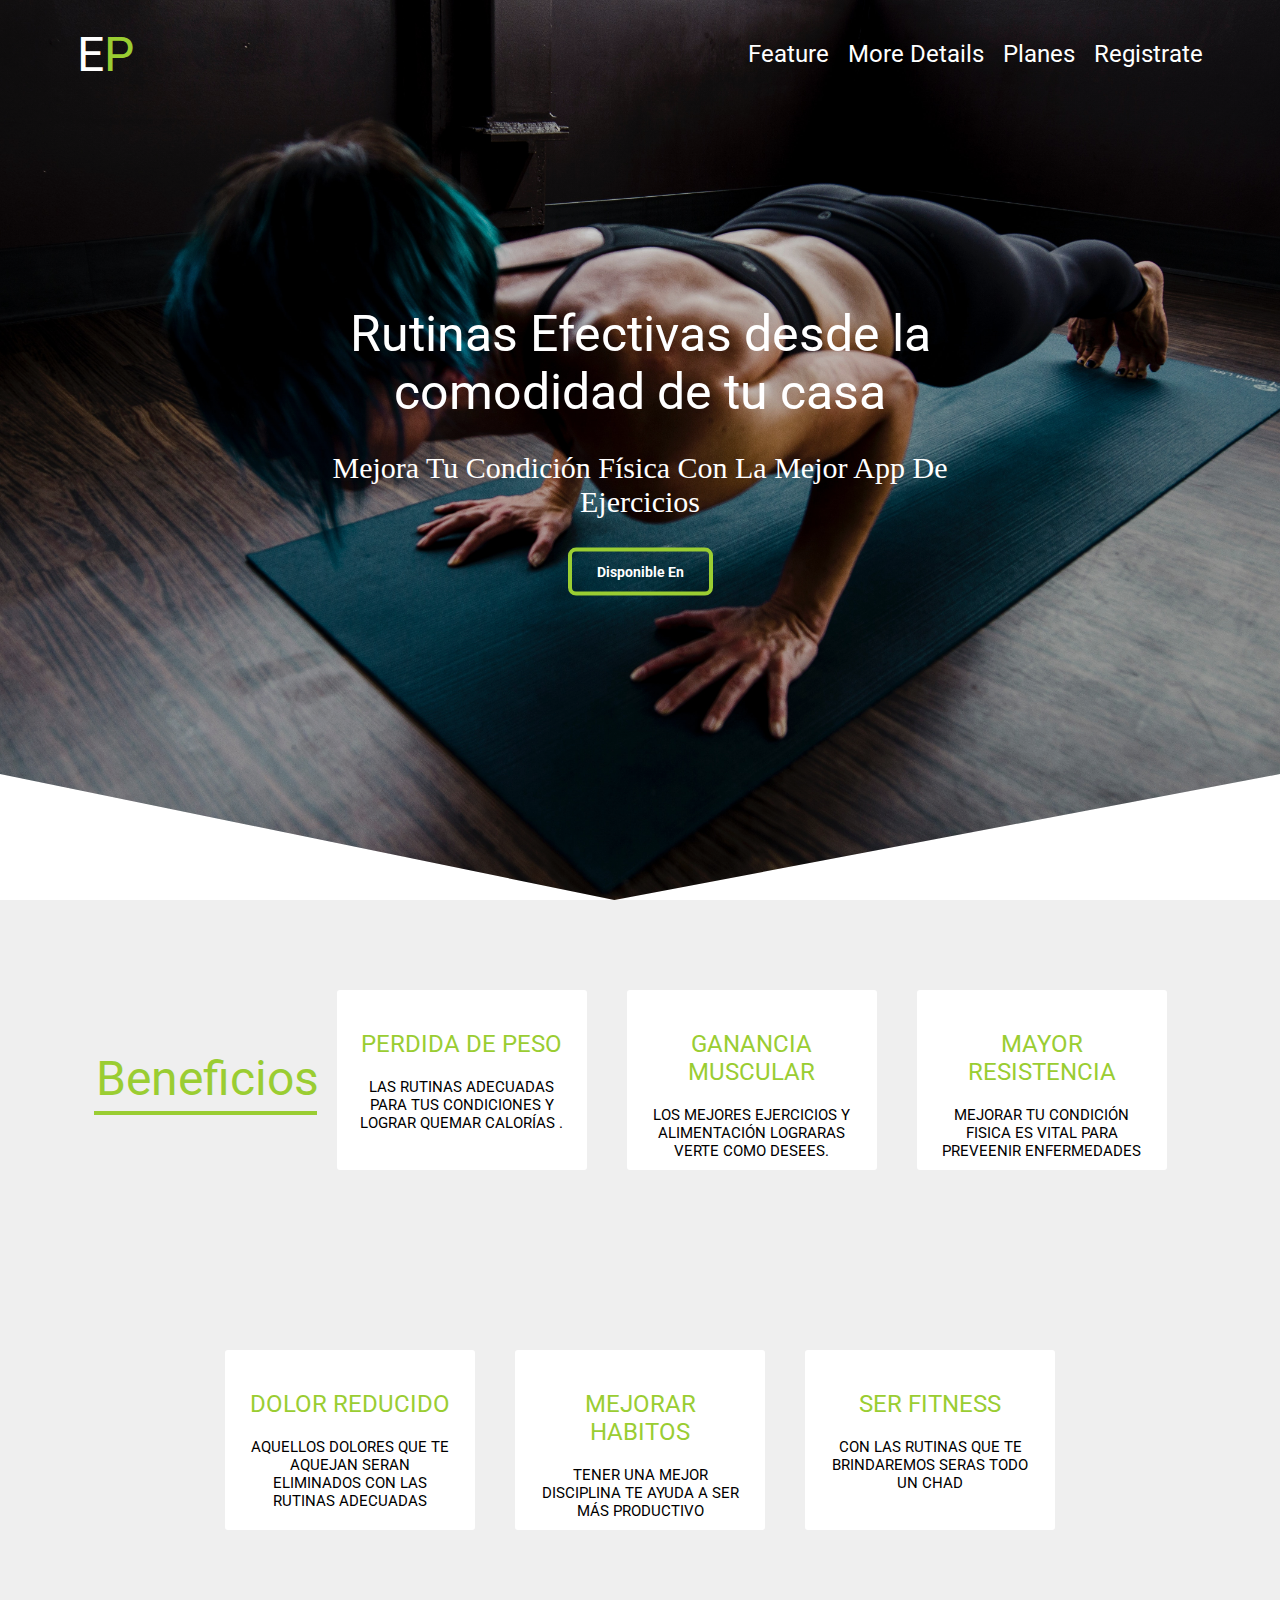
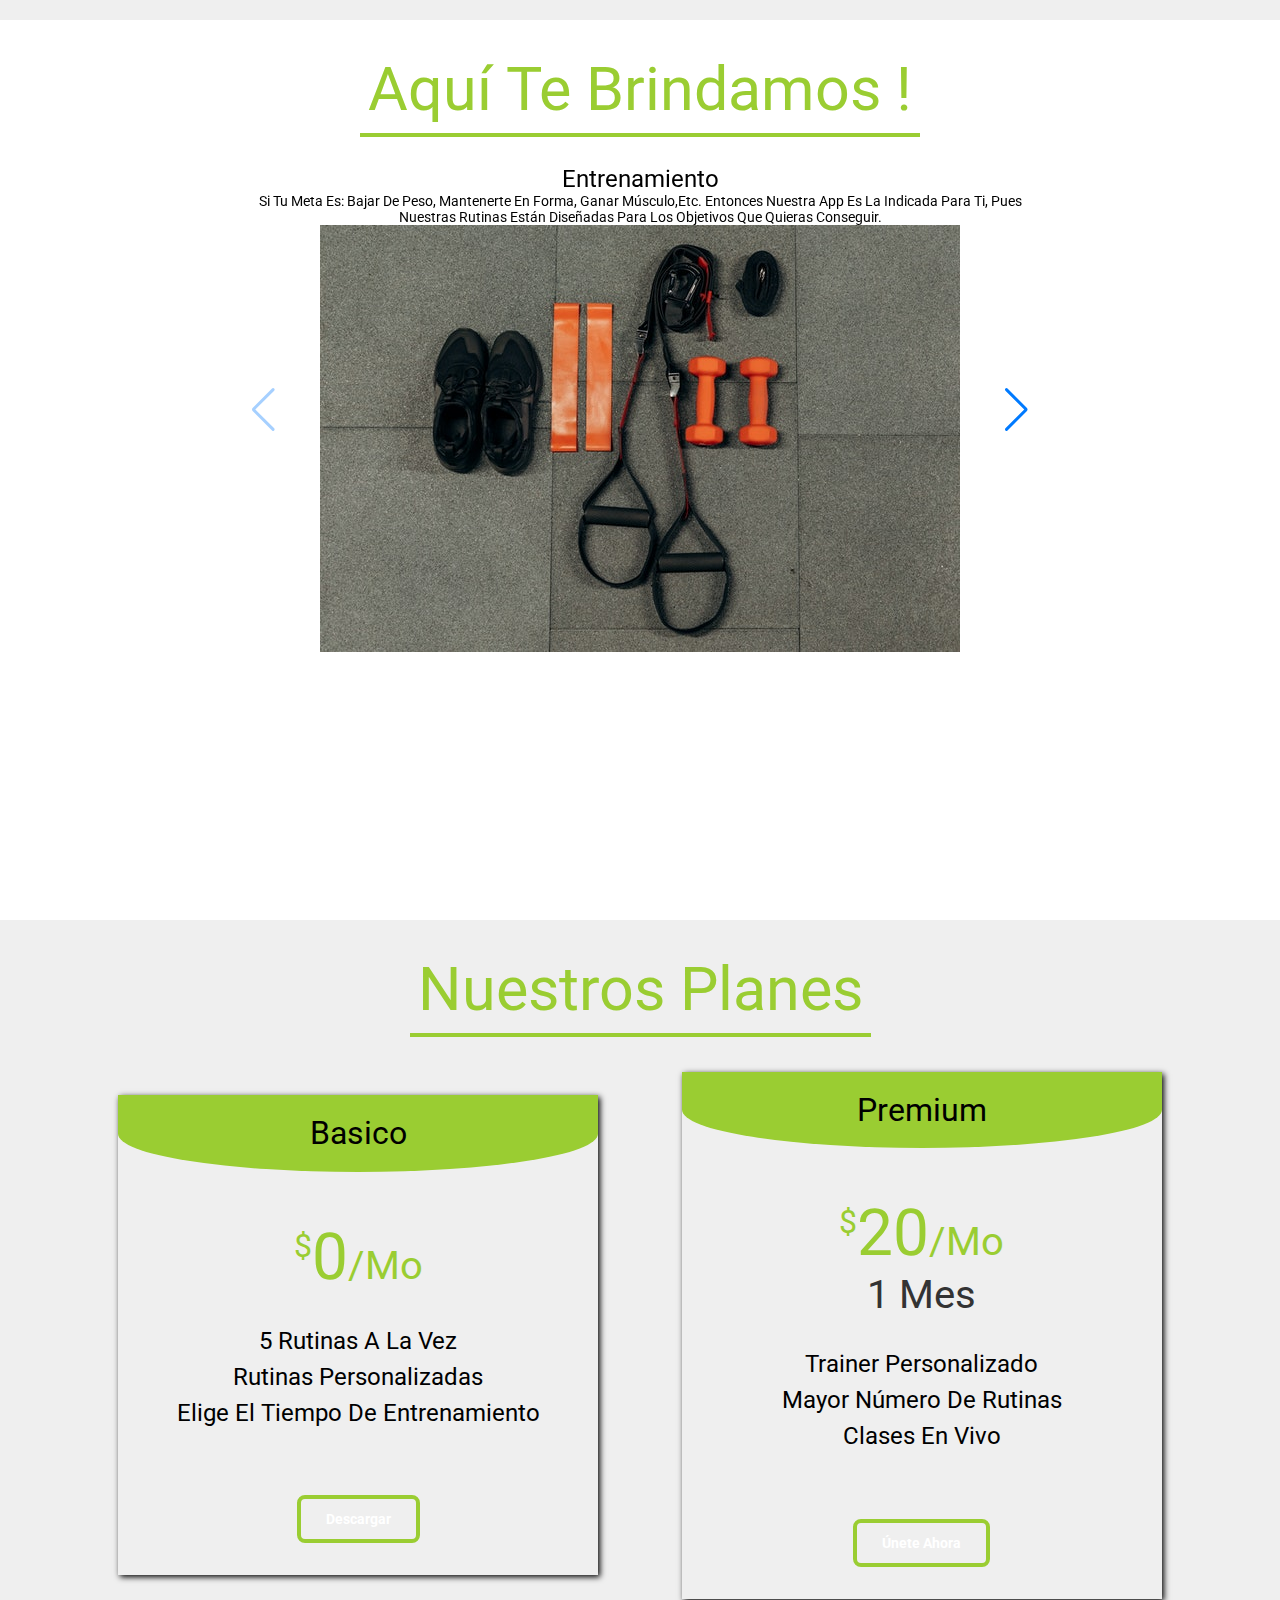
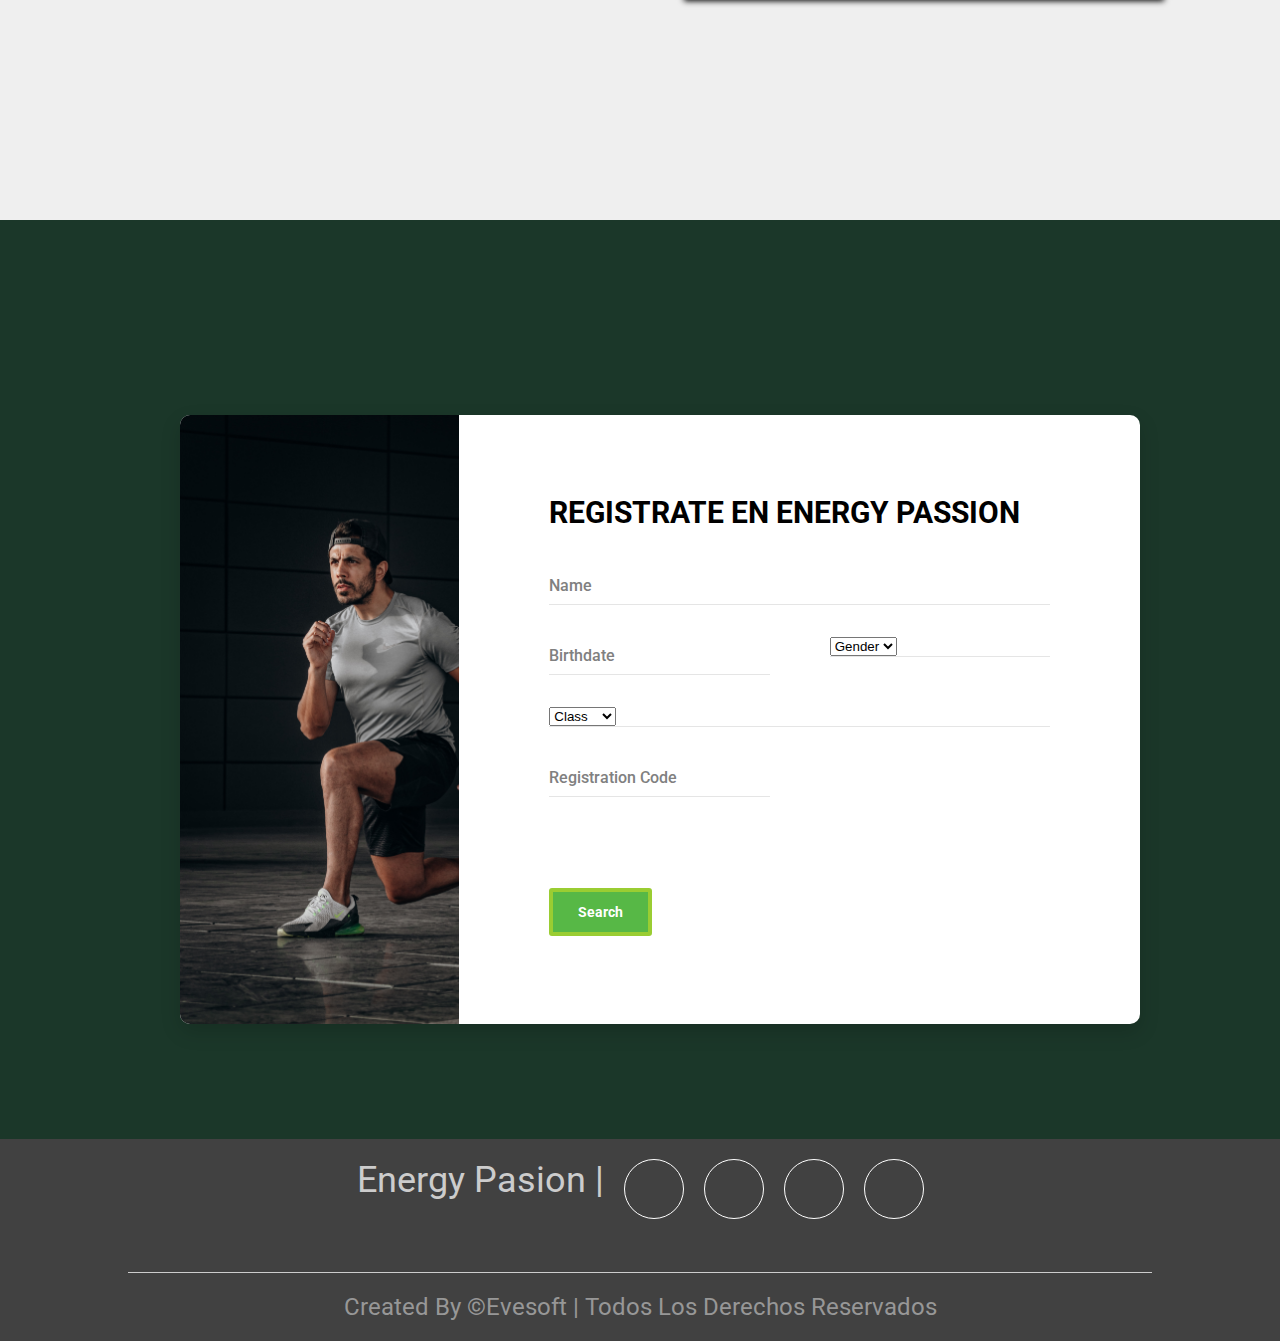
==== commit b3e2493c: "formulario en otra pagina" ====
--- a/INDEX.html
+++ b/INDEX.html
@@ -38,13 +38,14 @@
             <li><a href="#1">Feature</a></li>
             <li><a href="#2">More Details</a></li>
             <li><a href="#4">Planes</a></li>
+            <li><a href="form.html">Registrate</a></li>
             <div class="close"><img src="./images/close.png" alt="cerrar"></div>
         </ul>
     </nav>
     <div class="content">
         <h1>Rutinas Efectivas desde la comodidad de tu casa</h1>
         <h2>Mejora tu condición física con la mejor app de ejercicios</h2>
-        <a href="#2"><button class="btn">Disponible en <i class="fab fa-google-play"></i></button></a>
+        <a href="form.html"><button class="btn">Disponible en <i class="fab fa-google-play"></i></button></a>
     </div>
 </header>
 
